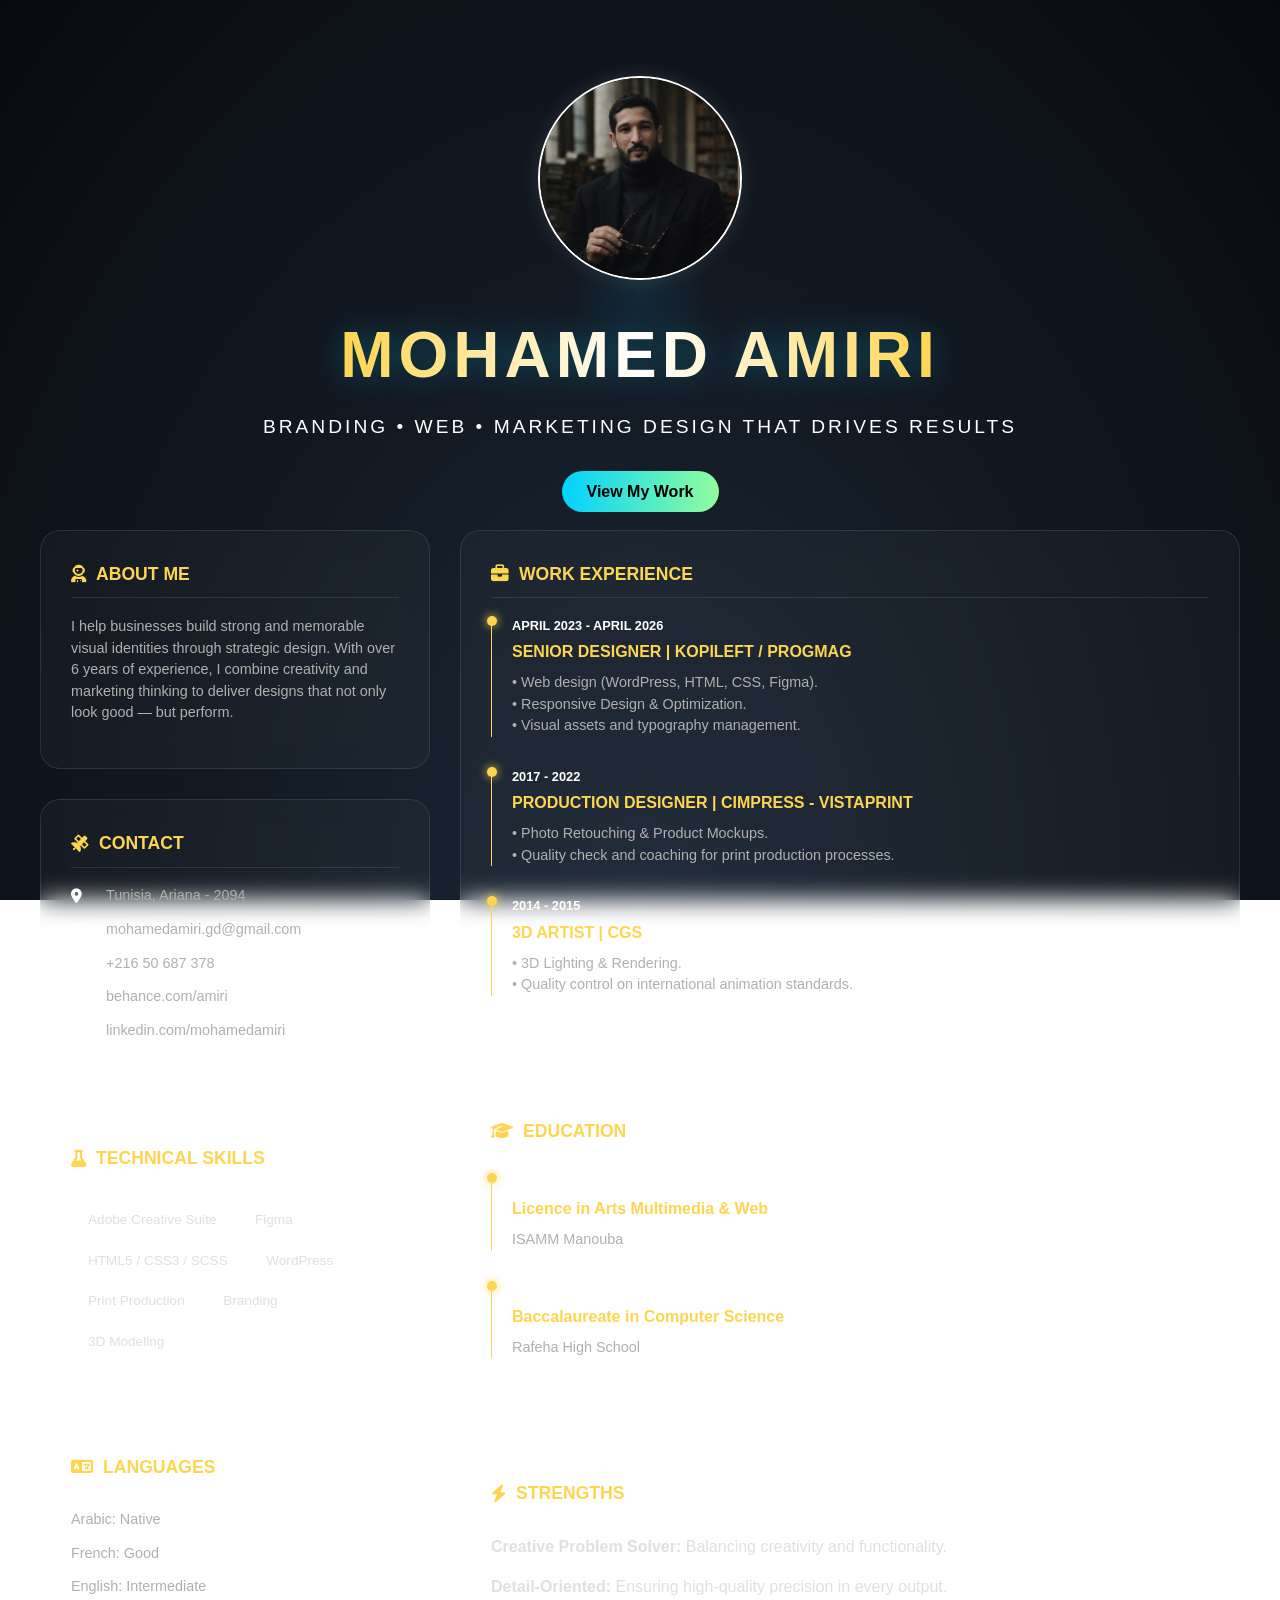
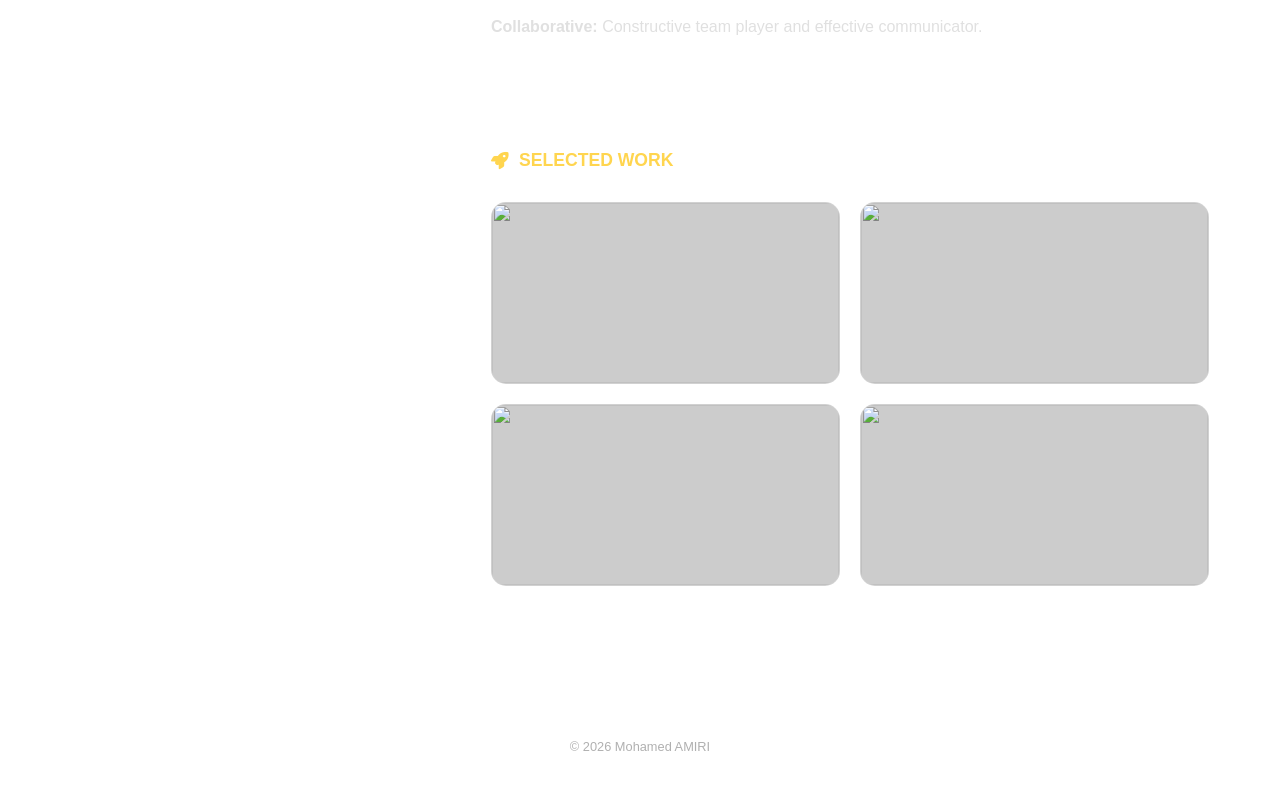
==== index.html @ 4d296792 "Add files via upload" ====
<!DOCTYPE html>
<html lang="en">
<head>
    <meta charset="UTF-8">
    <meta name="viewport" content="width=device-width, initial-scale=1.0">
    <title>Mohamed AMIRI | Senior Designer Portfolio</title>

    <link rel="stylesheet" href="https://cdnjs.cloudflare.com/ajax/libs/font-awesome/6.4.0/css/all.min.css">

    <!-- CSS -->
    <link rel="stylesheet" href="../css/style.css">
</head>

<body>

<div class="stars-container">
    <div class="stars"></div>
</div>

<header>
    <div class="profile-pic-container">
        <!-- ✅ FIXED -->
        <img src="../images/amiri.png" alt="Mohamed AMIRI">
    </div>

    <h1>MOHAMED AMIRI</h1>
    <p>Branding • Web • Marketing Design that drives results</p>

    <div style="margin-top: 20px;">
        <a href="#contact" style="
            padding: 12px 25px;
            border-radius: 30px;
            background: linear-gradient(to right, #00d2ff, #92fe9d);
            color: black;
            text-decoration: none;
            font-weight: bold;
        ">
            View My Work
        </a>
    </div>
</header>

<div class="container">

    <!-- SIDEBAR -->
    <aside>

        <div class="section">
            <h3><i class="fas fa-user-astronaut"></i> About Me</h3>
            <p style="font-size: 0.9rem; color: var(--text-dim);">
                I help businesses build strong and memorable visual identities through strategic design.
                With over 6 years of experience, I combine creativity and marketing thinking to deliver designs that not only look good — but perform.
            </p>
        </div>

        <div class="section">
            <h3><i class="fas fa-satellite"></i> Contact</h3>
            <div class="contact-item"><i class="fas fa-map-marker-alt"></i> Tunisia, Ariana - 2094</div>
            <div class="contact-item"><i class="fas fa-envelope"></i> mohamedamiri.gd@gmail.com</div>
            <div class="contact-item"><i class="fas fa-phone"></i> +216 50 687 378</div>
            <div class="contact-item"><i class="fab fa-behance"></i> behance.com/amiri</div>
            <div class="contact-item"><i class="fab fa-linkedin"></i> linkedin.com/mohamedamiri</div>
        </div>

        <div class="section">
            <h3><i class="fas fa-flask"></i> Technical Skills</h3>
            <div class="skill-tag">Adobe Creative Suite</div>
            <div class="skill-tag">Figma</div>
            <div class="skill-tag">HTML5 / CSS3 / SCSS</div>
            <div class="skill-tag">WordPress</div>
            <div class="skill-tag">Print Production</div>
            <div class="skill-tag">Branding</div>
            <div class="skill-tag">3D Modeling</div>
        </div>

        <div class="section">
            <h3><i class="fas fa-language"></i> Languages</h3>
            <div class="contact-item">Arabic: Native</div>
            <div class="contact-item">French: Good</div>
            <div class="contact-item">English: Intermediate</div>
        </div>

    </aside>

    <!-- MAIN -->
    <main>

        <div class="section">
            <h3><i class="fas fa-briefcase"></i> Work Experience</h3>

            <div class="exp-item">
                <div class="exp-date">APRIL 2023 - APRIL 2026</div>
                <div class="exp-company">SENIOR DESIGNER | KOPILEFT / PROGMAG</div>
                <div class="exp-desc">
                    • Web design (WordPress, HTML, CSS, Figma).<br>
                    • Responsive Design & Optimization.<br>
                    • Visual assets and typography management.
                </div>
            </div>

            <div class="exp-item">
                <div class="exp-date">2017 - 2022</div>
                <div class="exp-company">PRODUCTION DESIGNER | CIMPRESS - VISTAPRINT</div>
                <div class="exp-desc">
                    • Photo Retouching & Product Mockups.<br>
                    • Quality check and coaching for print production processes.
                </div>
            </div>

            <div class="exp-item">
                <div class="exp-date">2014 - 2015</div>
                <div class="exp-company">3D ARTIST | CGS</div>
                <div class="exp-desc">
                    • 3D Lighting & Rendering.<br>
                    • Quality control on international animation standards.
                </div>
            </div>
        </div>

        <div class="section">
            <h3><i class="fas fa-graduation-cap"></i> Education</h3>

            <div class="exp-item">
                <div class="exp-date">2010 - 2013</div>
                <div class="exp-company">Licence in Arts Multimedia & Web</div>
                <div class="exp-desc">ISAMM Manouba</div>
            </div>

            <div class="exp-item">
                <div class="exp-date">2009 - 2010</div>
                <div class="exp-company">Baccalaureate in Computer Science</div>
                <div class="exp-desc">Rafeha High School</div>
            </div>
        </div>

        <div class="section">
            <h3><i class="fas fa-bolt"></i> Strengths</h3>
            <p><strong>Creative Problem Solver:</strong> Balancing creativity and functionality.</p>
            <p><strong>Detail-Oriented:</strong> Ensuring high-quality precision in every output.</p>
            <p><strong>Collaborative:</strong> Constructive team player and effective communicator.</p>
        </div>

        <!-- PROJECTS -->
        <div class="section">
            <h3><i class="fas fa-rocket"></i> Selected Work</h3>

            <div class="gallery-grid">

                <a href="project1.html" class="project-card">
                    <img src="../images/project1.jpg" alt="">
                    <div class="project-info">
                        <h4>Brand Identity</h4>
                        <span>Logo • Branding • Social Media</span>
                    </div>
                </a>

                <a href="project2.html" class="project-card">
                    <img src="../images/project2.jpg" alt="">
                    <div class="project-info">
                        <h4>Website Design</h4>
                        <span>UI/UX • Figma • Responsive</span>
                    </div>
                </a>

                <a href="project3.html" class="project-card">
                    <img src="../images/project3.jpg" alt="">
                    <div class="project-info">
                        <h4>Marketing Campaign</h4>
                        <span>Ads • Visual Design</span>
                    </div>
                </a>

                <a href="project4.html" class="project-card">
                    <img src="../images/project4.jpg" alt="">
                    <div class="project-info">
                        <h4>Packaging Design</h4>
                        <span>Print • Mockups</span>
                    </div>
                </a>

            </div>
        </div>

    </main>
</div>

<footer style="text-align: center; padding: 40px; color: var(--text-dim); font-size: 0.8rem;">
    © 2026 Mohamed AMIRI
</footer>

</body>
</html>
---- css/style.css ----
:root {
            --primary: #FFD54F;   /* soft yellow */
            --secondary: #ffffff;
            --accent: #FFD54F;
            --space-bg: #ffffff;
            --glass: rgba(255, 255, 255, 0.03);
            --glass-border: rgba(255, 255, 255, 0.1);
            --text-main: #e0e0e0;
            --text-dim: #b0b0b0;
        }

        body {
            margin: 0;
            font-family: 'Inter', 'Segoe UI', sans-serif;
            background: var(--space-bg);
            color: var(--text-main);
            overflow-x: hidden;
            line-height: 1.5;
        }

        /* Arrière-plan étoiles animées */
        .stars-container {
            position: fixed;
            top: 0; left: 0; width: 100%; height: 100%;
            z-index: -1;
            background: radial-gradient(ellipse at bottom, #1B2735 0%, #090A0F 100%);
            overflow: hidden;
        }

        .stars {
            width: 200%; height: 200%;
            background: transparent url('https://s3-us-west-2.amazonaws.com/s.cdpn.io/123163/stars.png') repeat;
            animation: move-stars 150s linear infinite;
            opacity: 0.5;
        }

        @keyframes move-stars {
            from { transform: translate(0, 0); }
            to { transform: translate(-50%, -50%); }
        }

        /* Header Cyberpunk */
        header {
            height: 60vh;
            display: flex;
            flex-direction: column;
            justify-content: center;
            align-items: center;
            text-align: center;
            padding: 20px;
            background: radial-gradient(circle, rgba(0, 210, 255, 0.1) 0%, transparent 10%);
        }

        .profile-pic-container {
            position: relative;
            margin-bottom: 20px;
        }

        .profile-pic-container img {
            width: 200px; height: 200px;
            border-radius: 50%;
            border: 2px solid var(--secondary);
            box-shadow: 0 0 20px rgba(255, 255, 255, 0.11);
            transition: 0.5s;
        }

        header h1 {
            font-size: clamp(2rem, 6vw, 4rem);
            margin: 0;
            letter-spacing: 5px;
            background: linear-gradient(to right, var(--primary), var(--secondary), var(--accent));
            -webkit-background-clip: text;
            -webkit-text-fill-color: transparent;
            filter: drop-shadow(0 0 15px rgba(0,210,255,0.3));
        }

        header p {
            font-size: 1.2rem;
            color: var(--secondary);
            text-transform: uppercase;
            letter-spacing: 3px;
            margin-top: 10px;
        }

        /* Layout Grid */
        .container {
            max-width: 1200px;
            margin: -50px auto 50px;
            display: grid;
            grid-template-columns: 1fr 2fr;
            gap: 30px;
            padding: 0 20px;
        }

        .section {
            background: var(--glass);
            backdrop-filter: blur(12px);
            border: 1px solid var(--glass-border);
            border-radius: 20px;
            padding: 30px;
            margin-bottom: 30px;
            transition: 0.3s;
        }

        .section:hover {
            border-color: var(--primary);
            box-shadow: 0 0 30px rgba(0, 210, 255, 0.1);
            transform: translateY(-5px);
        }

        h3 {
            color: var(--primary);
            font-size: 1.1rem;
            text-transform: uppercase;
            border-bottom: 1px solid var(--glass-border);
            padding-bottom: 10px;
            margin-top: 0;
            display: flex;
            align-items: center;
            gap: 10px;
        }

        /* Contact & Sidebar */
        .contact-item {
            display: flex;
            align-items: center;
            gap: 15px;
            margin-bottom: 12px;
            font-size: 0.9rem;
            color: var(--text-dim);
        }

        .contact-item i { color: var(--secondary); width: 20px; }

        /* Skills Progress */
        .skill-tag {
            background: rgba(255,255,255,0.05);
            padding: 5px 12px;
            border-radius: 15px;
            display: inline-block;
            margin: 4px;
            font-size: 0.85rem;
            border: 1px solid var(--glass-border);
        }

        /* Experience Timeline */
        .exp-item {
            position: relative;
            padding-left: 20px;
            border-left: 1px solid var(--primary);
            margin-bottom: 30px;
        }

        .exp-item::before {
            content: "";
            position: absolute;
            left: -5px; top: 0;
            width: 10px; height: 10px;
            background: var(--accent);
            border-radius: 50%;
            box-shadow: 0 0 10px var(--accent);
        }

        .exp-date { color: var(--secondary); font-size: 0.8rem; font-weight: bold; }
        .exp-company { color: var(--primary); font-weight: bold; margin: 5px 0; }
        .exp-desc { font-size: 0.9rem; color: var(--text-dim); margin-top: 8px; }

        /* Responsive */
        @media (max-width: 900px) {
            .container { grid-template-columns: 1fr; margin-top: 20px; }
            header { height: auto; padding: 60px 20px; }
        }


        /* Galerie parfaitement alignée */
.gallery-grid {
    display: grid;
    grid-template-columns: repeat(2, 1fr); /* 2 colonnes pour rester dans la largeur */
    gap: 20px;
    margin-top: 10px;
}

.project-card {
    position: relative;
    border-radius: 15px;
    overflow: hidden;
    height: 180px; /* Hauteur fixe pour l'uniformité */
    border: 1px solid var(--glass-border);
    background: rgba(0,0,0,0.2);
}

.project-card img {
    width: 100%;
    height: 100%;
    object-fit: cover;
    transition: transform 0.5s ease;
}

.project-info {
    position: absolute;
    inset: 0;
    background: linear-gradient(to top, rgba(0, 210, 255, 0.9), transparent);
    display: flex;
    flex-direction: column;
    justify-content: flex-end;
    padding: 15px;
    opacity: 0;
    transition: opacity 0.3s ease;
}

.project-card:hover .project-info {
    opacity: 1;
}

.project-card:hover img {
    transform: scale(1.1);
}

.project-info h4 {
    margin: 0;
    font-size: 0.9rem;
    color: #fff;
    text-transform: uppercase;
    letter-spacing: 1px;
}

.project-info span {
    font-size: 0.7rem;
    color: #fff;
    opacity: 0.8;
}

/* Responsive Galerie */
@media (max-width: 600px) {
    .gallery-grid {
        grid-template-columns: 1fr;
    }
}


.project-card {
    display: block;
    text-decoration: none;
    color: inherit;
    cursor: pointer;
}
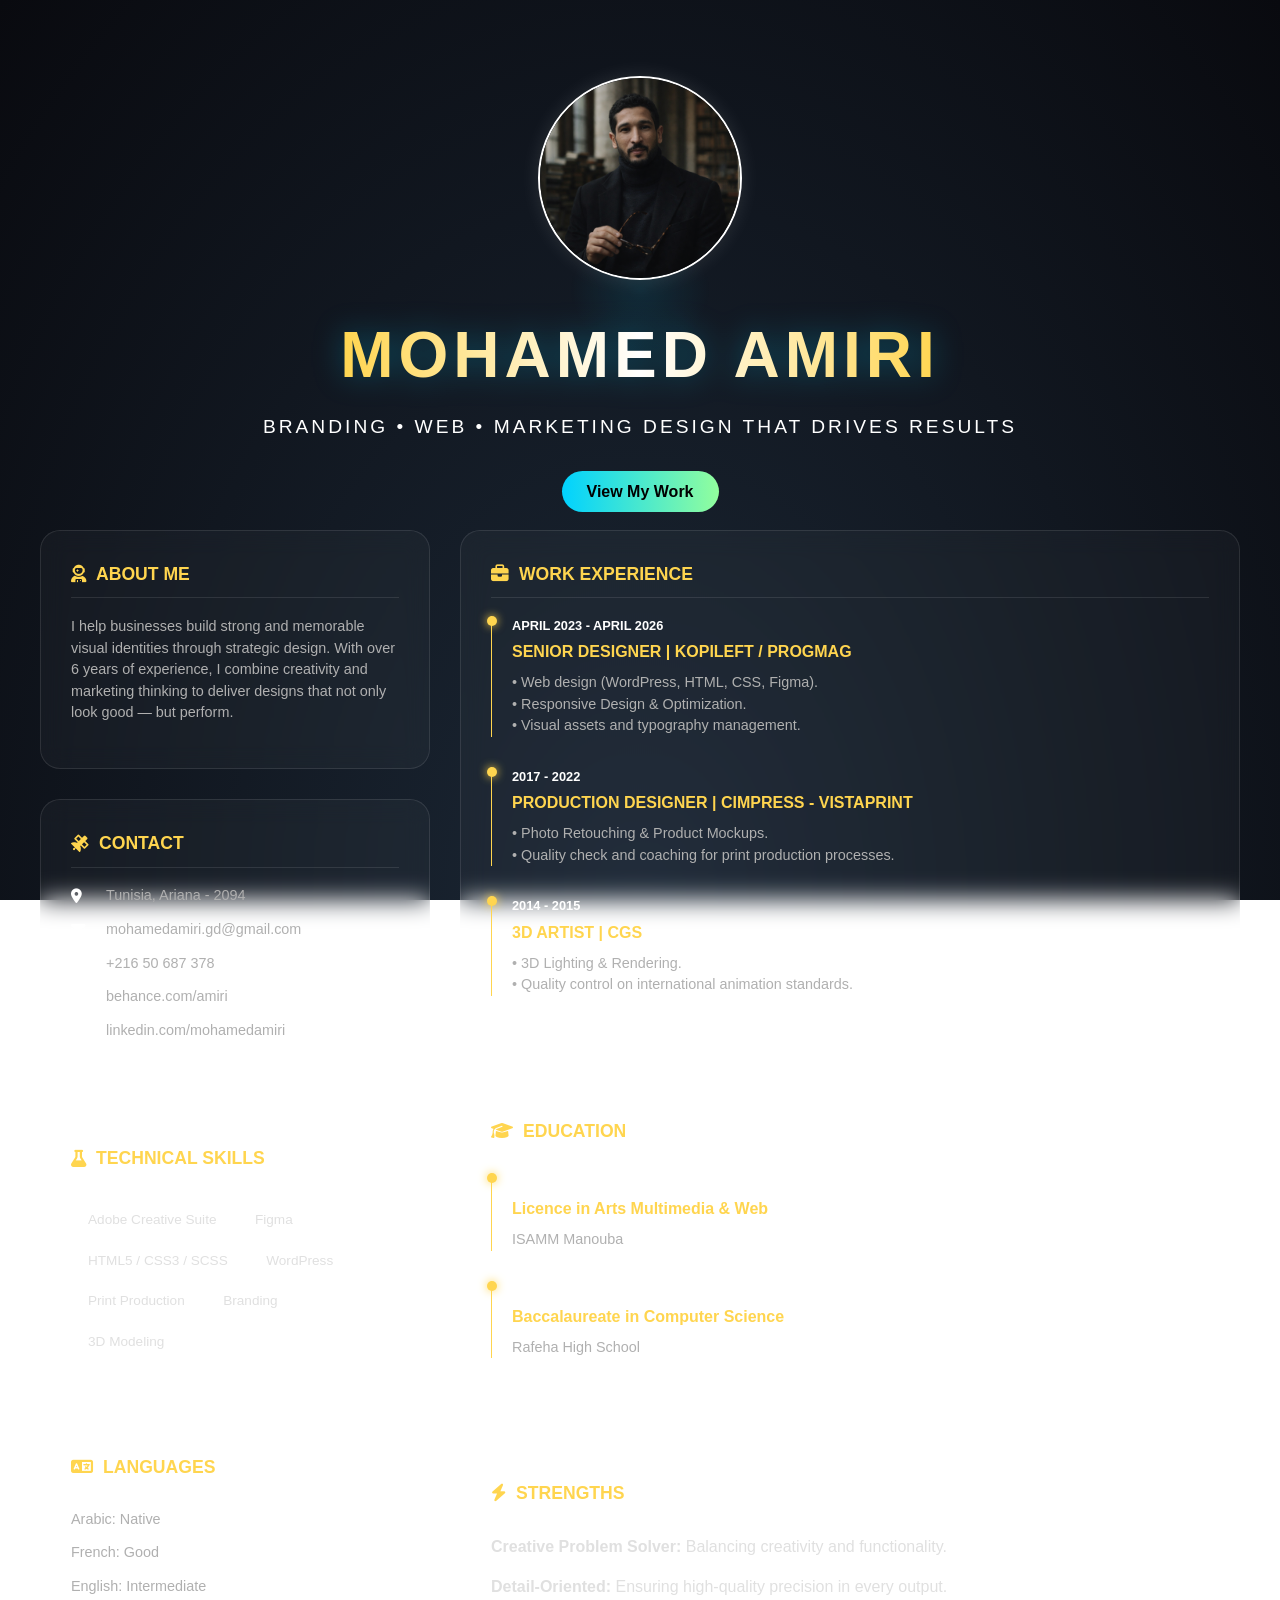
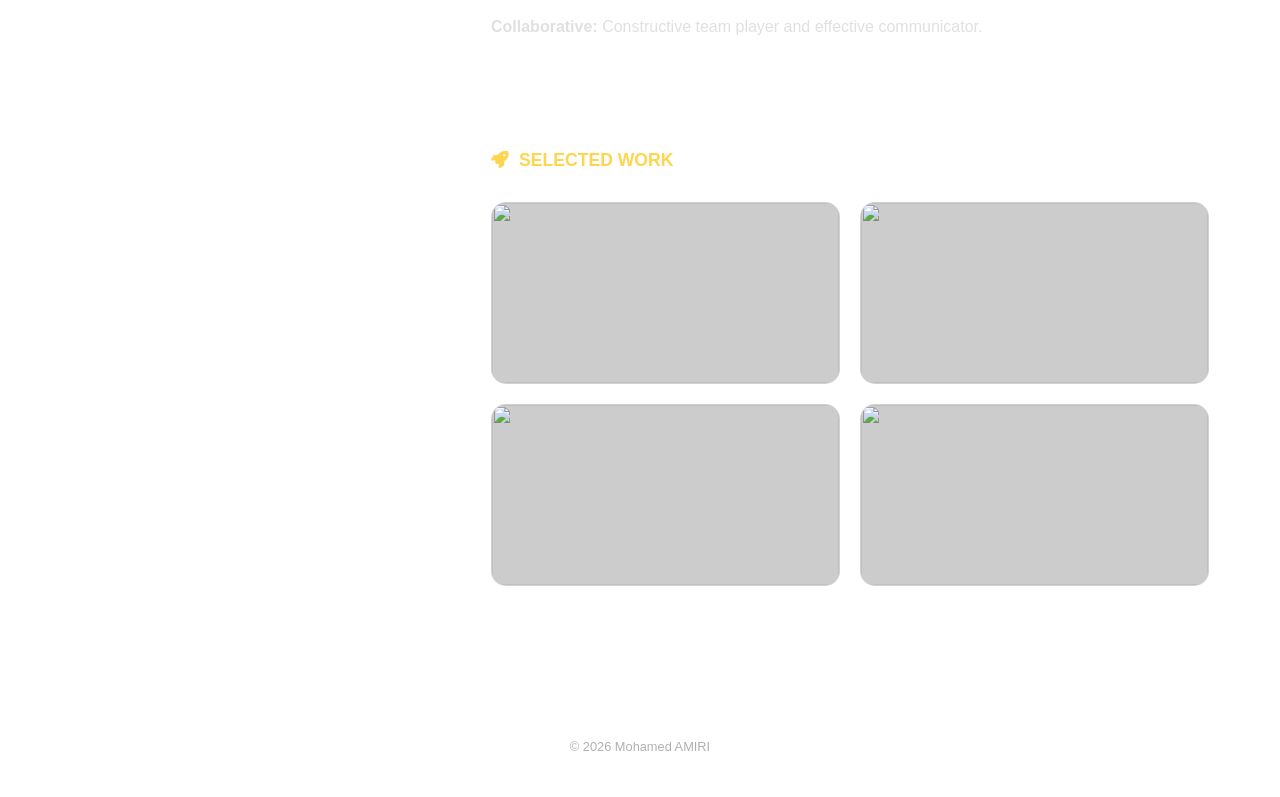
==== commit e1d7a49a: "Update index.html" ====
--- a/index.html
+++ b/index.html
@@ -8,7 +8,7 @@
     <link rel="stylesheet" href="https://cdnjs.cloudflare.com/ajax/libs/font-awesome/6.4.0/css/all.min.css">
 
     <!-- CSS -->
-    <link rel="stylesheet" href="../css/style.css">
+    <link rel="stylesheet" href="css/style.css">
 </head>
 
 <body>
@@ -189,4 +189,4 @@
 </footer>
 
 </body>
-</html>+</html>
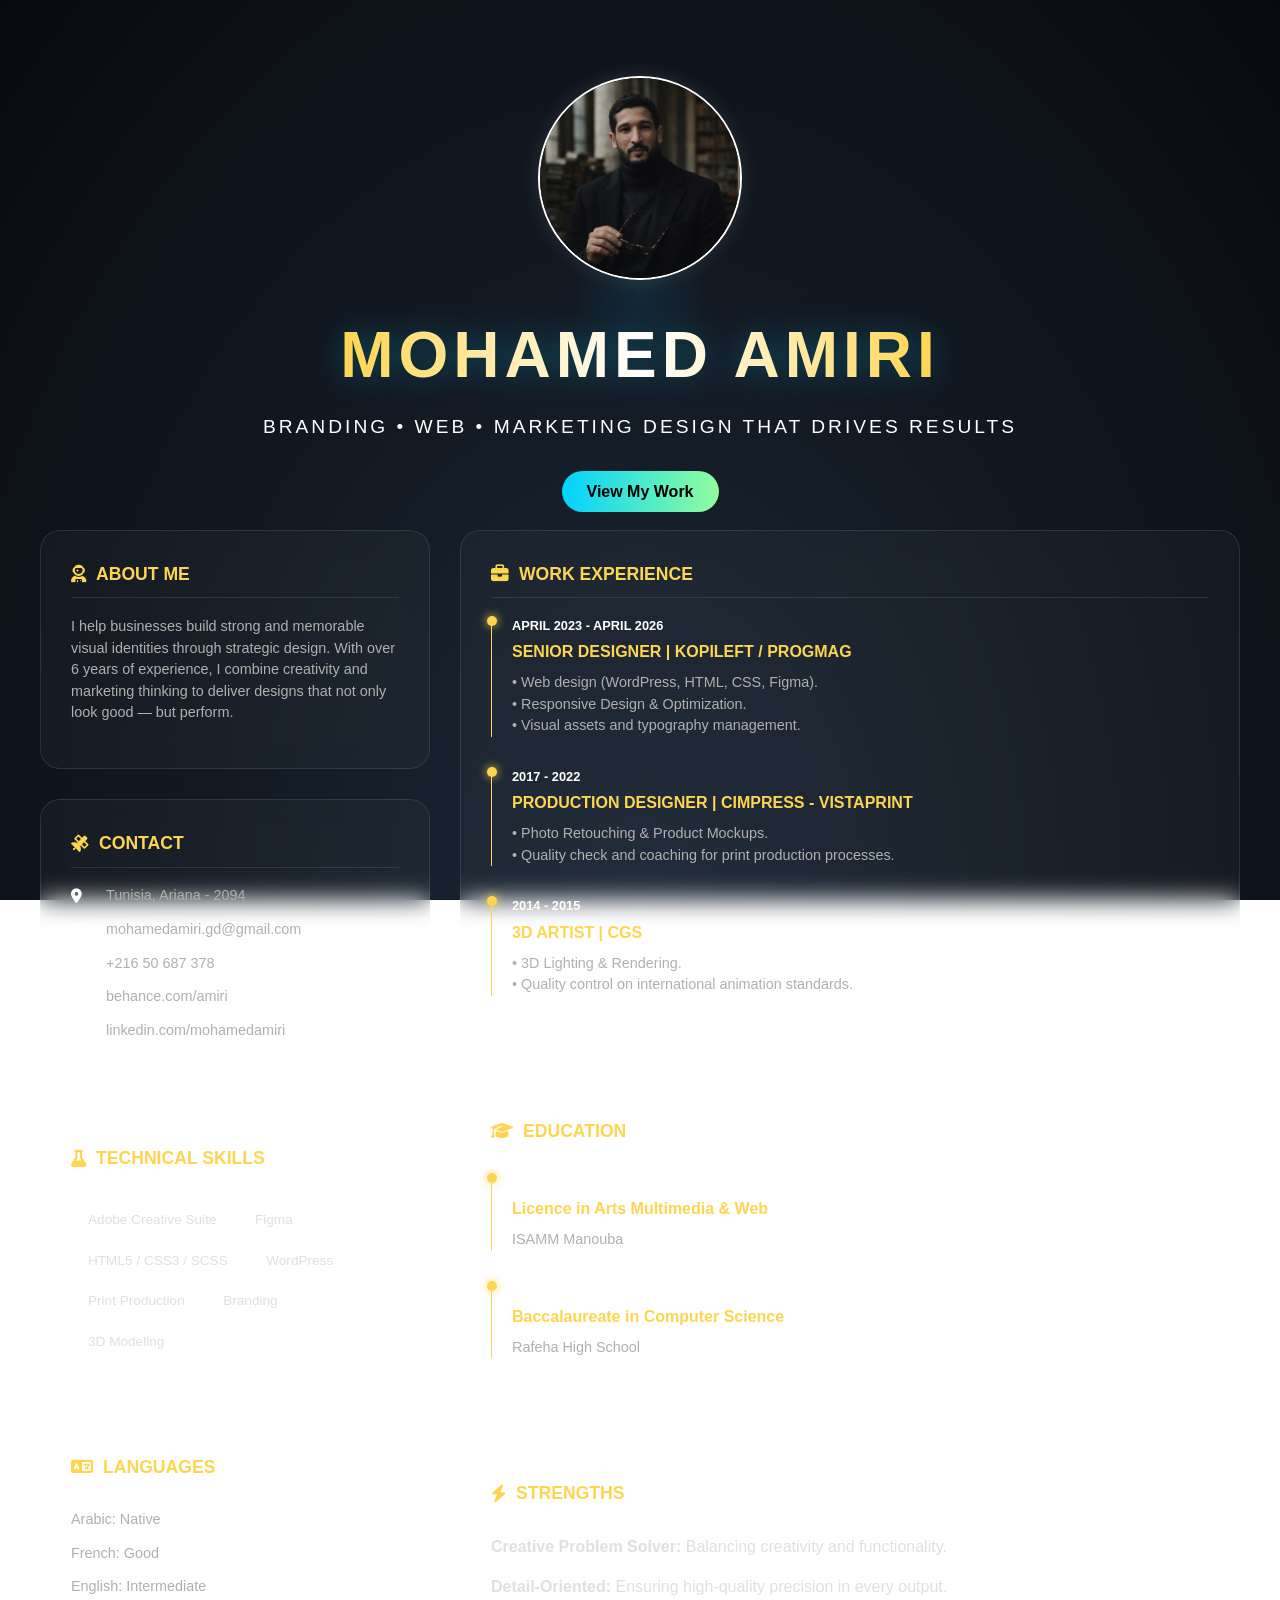
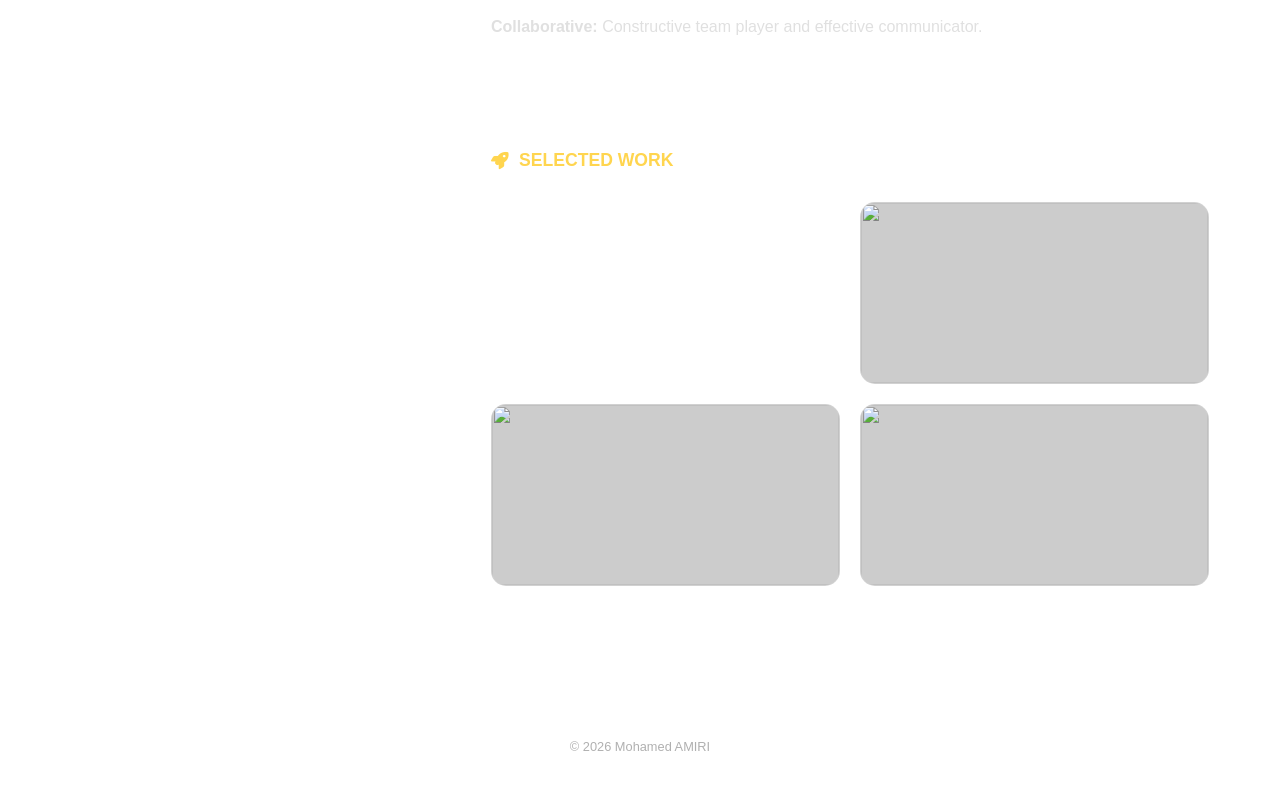
==== commit 9b9d7011: "Update index.html" ====
--- a/index.html
+++ b/index.html
@@ -20,7 +20,7 @@
 <header>
     <div class="profile-pic-container">
         <!-- ✅ FIXED -->
-        <img src="../images/amiri.png" alt="Mohamed AMIRI">
+        <img src="images/amiri.png" alt="Mohamed AMIRI">
     </div>
 
     <h1>MOHAMED AMIRI</h1>
@@ -146,7 +146,7 @@
 
             <div class="gallery-grid">
 
-                <a href="project1.html" class="project-card">
+                <a href="projects/project1.html class="project-card">
                     <img src="../images/project1.jpg" alt="">
                     <div class="project-info">
                         <h4>Brand Identity</h4>
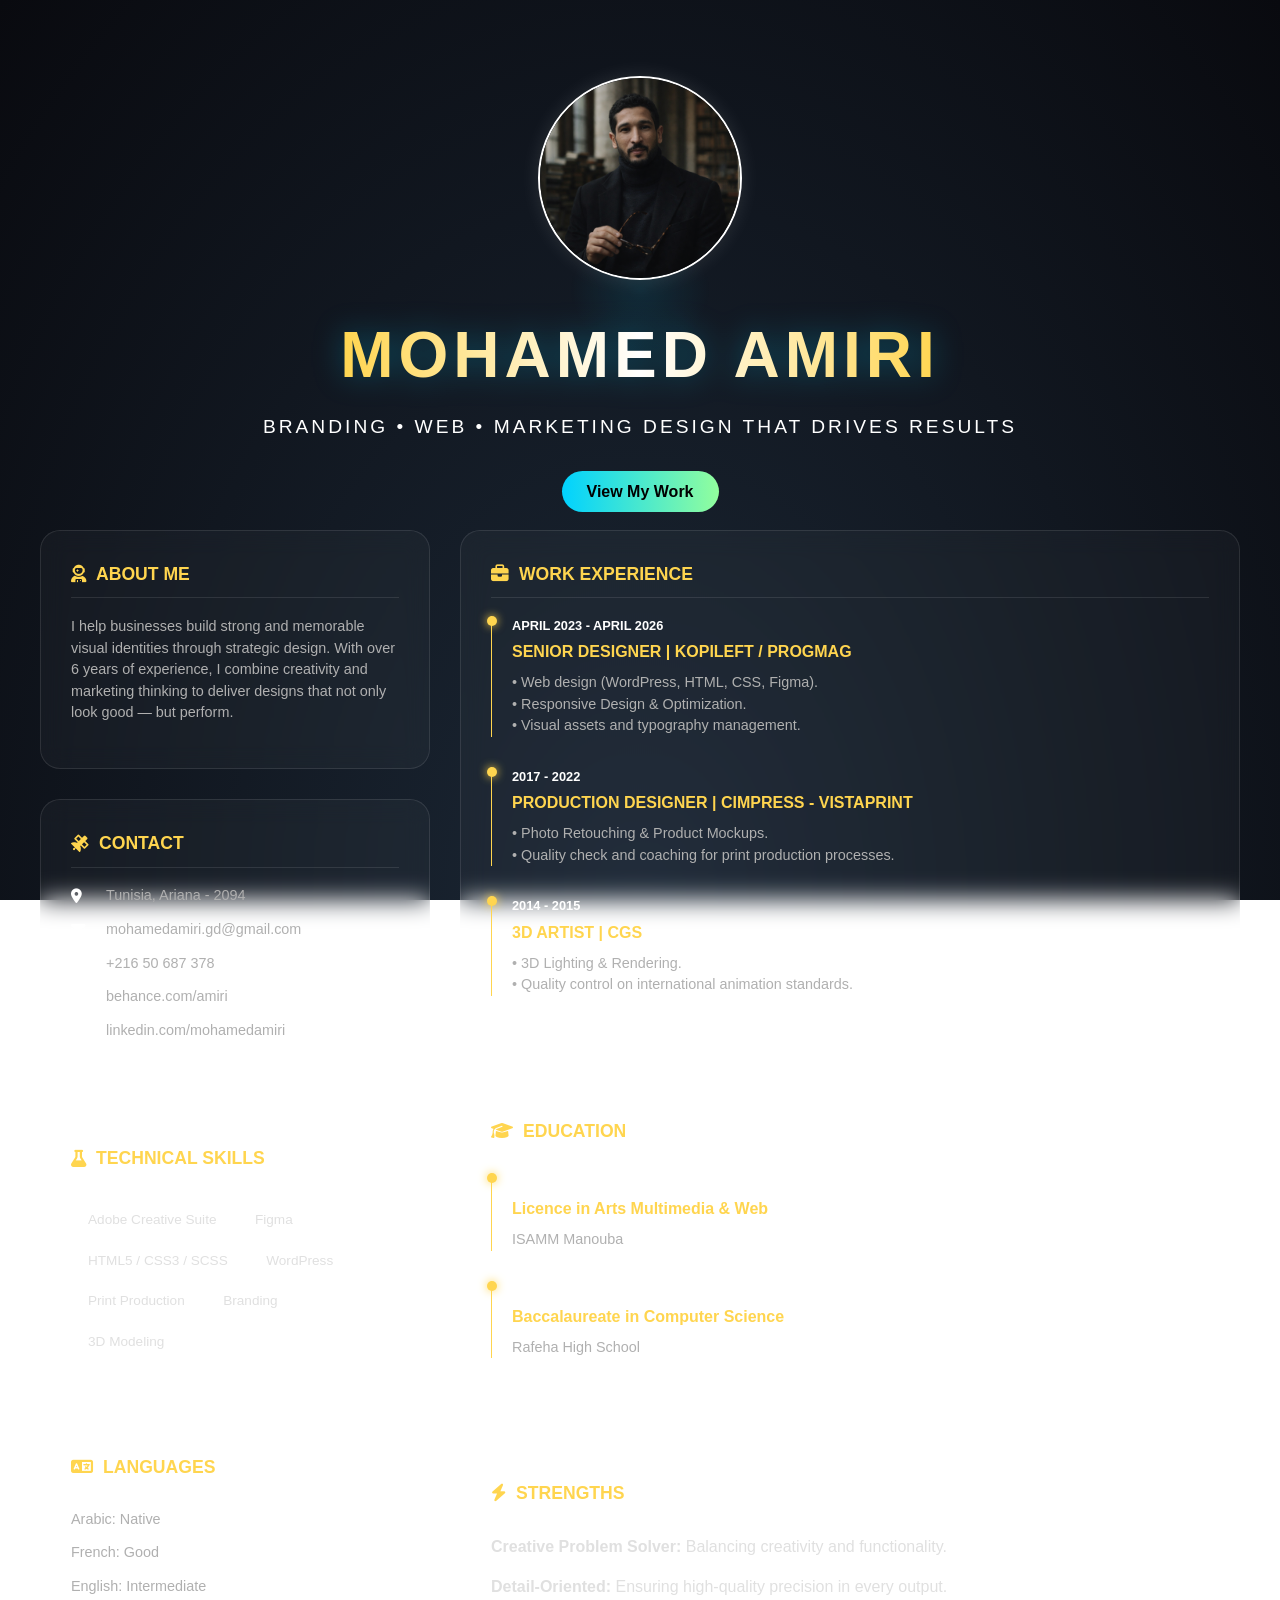
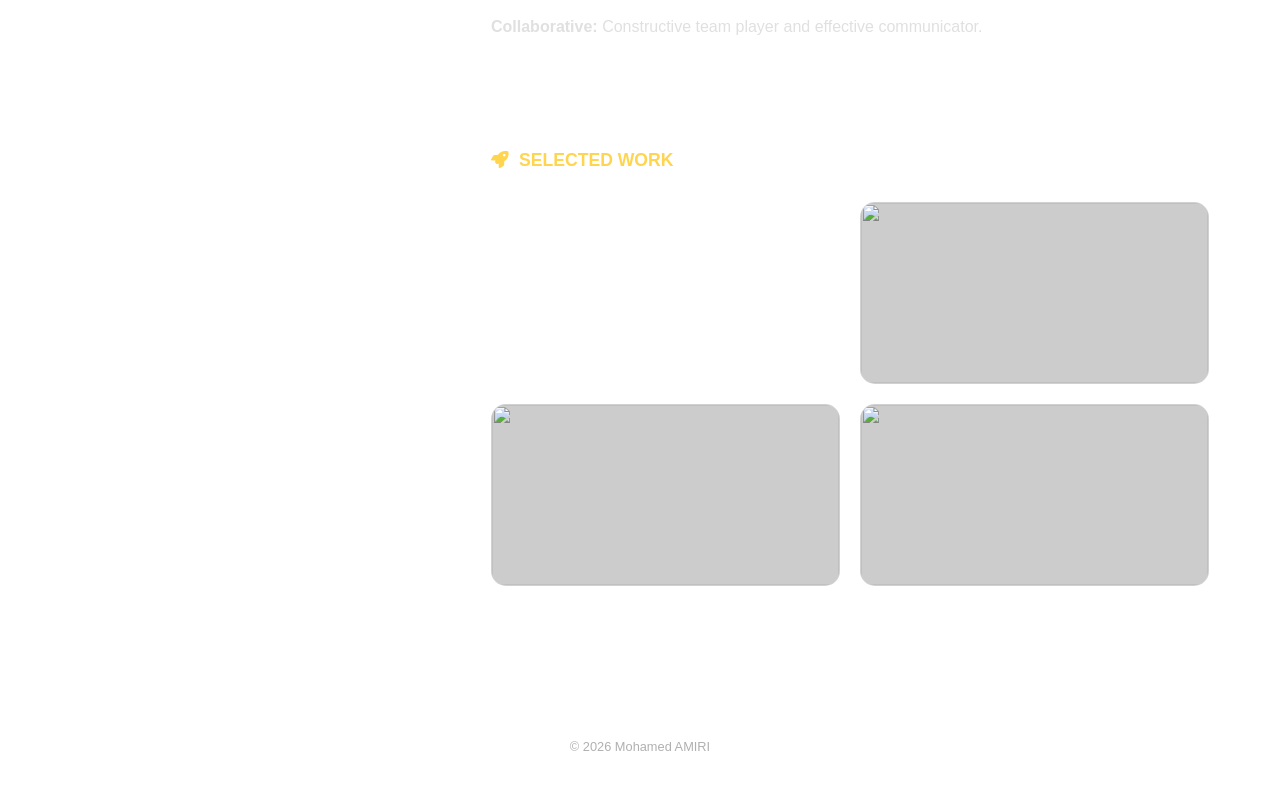
==== commit af457ed8: "Update index.html" ====
--- a/index.html
+++ b/index.html
@@ -146,7 +146,7 @@
 
             <div class="gallery-grid">
 
-                <a href="projects/project1.html class="project-card">
+                <a href="projects/project1.html">
                     <img src="../images/project1.jpg" alt="">
                     <div class="project-info">
                         <h4>Brand Identity</h4>
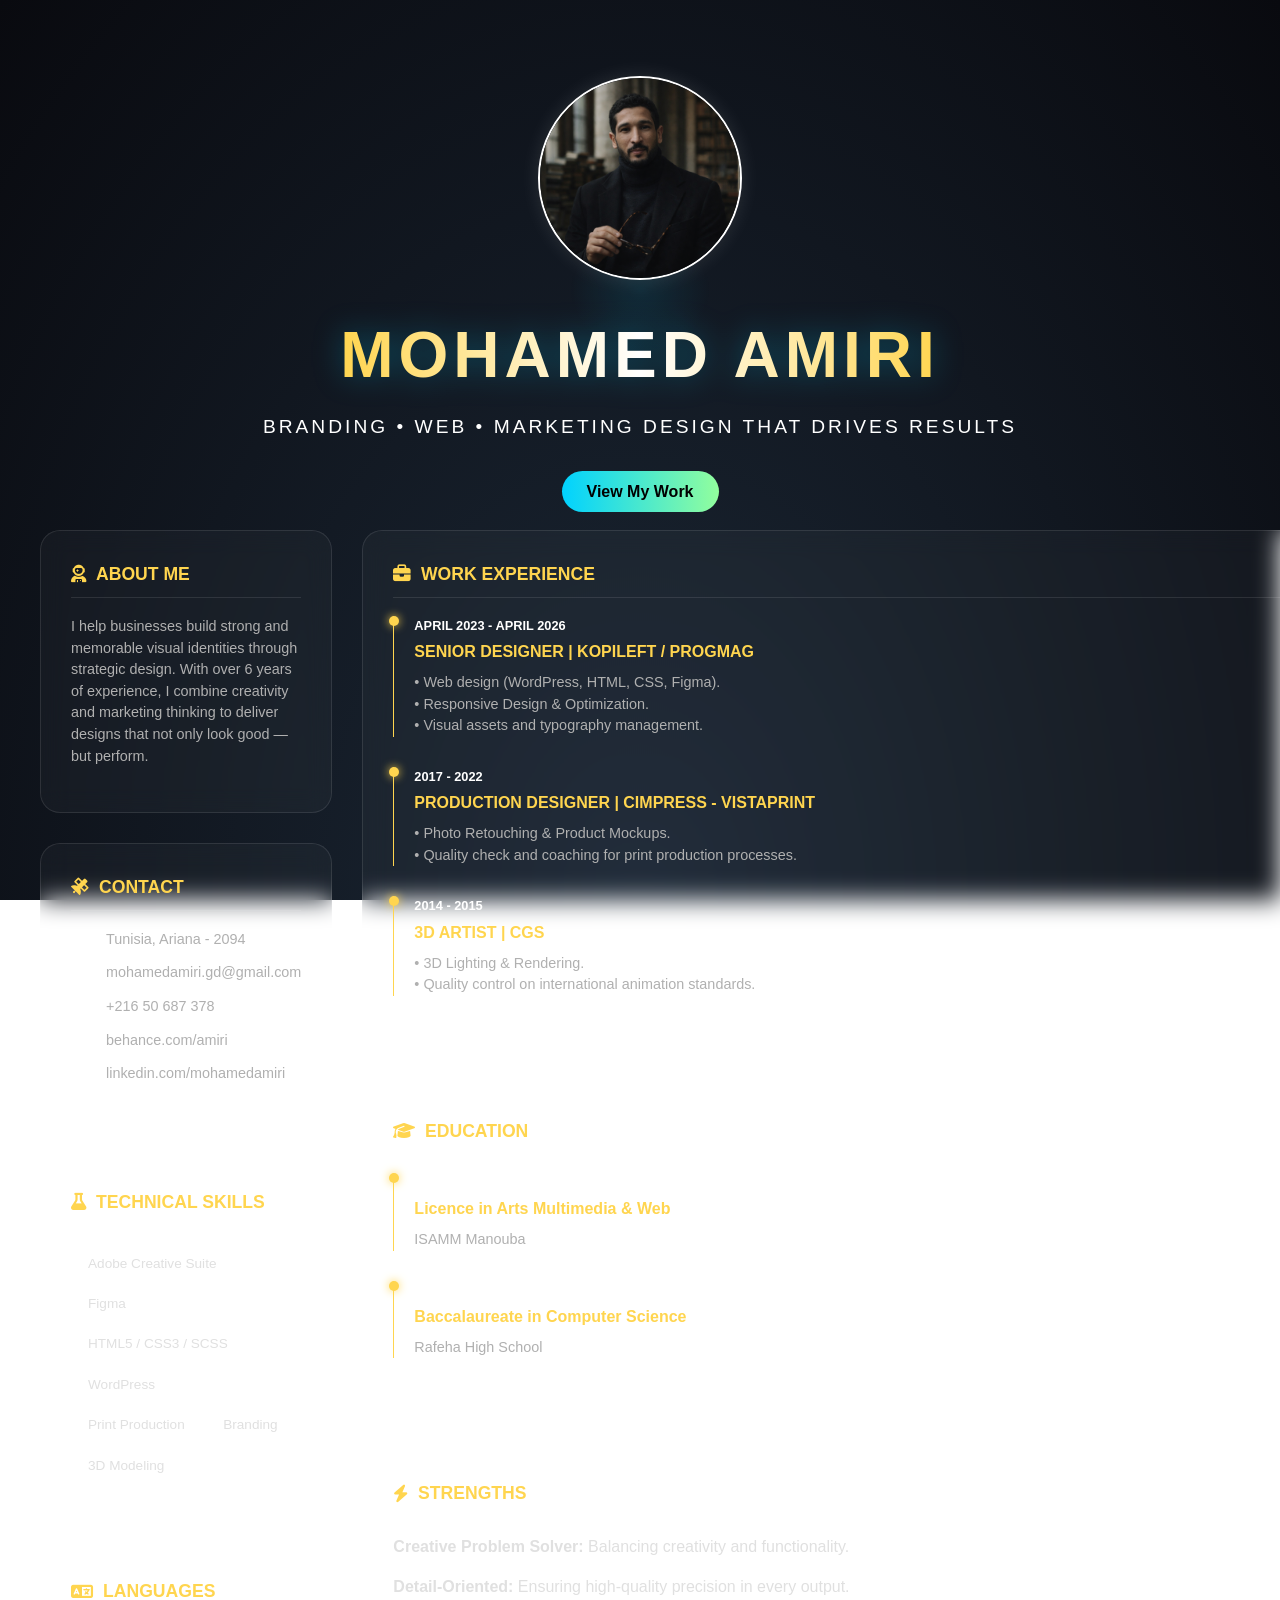
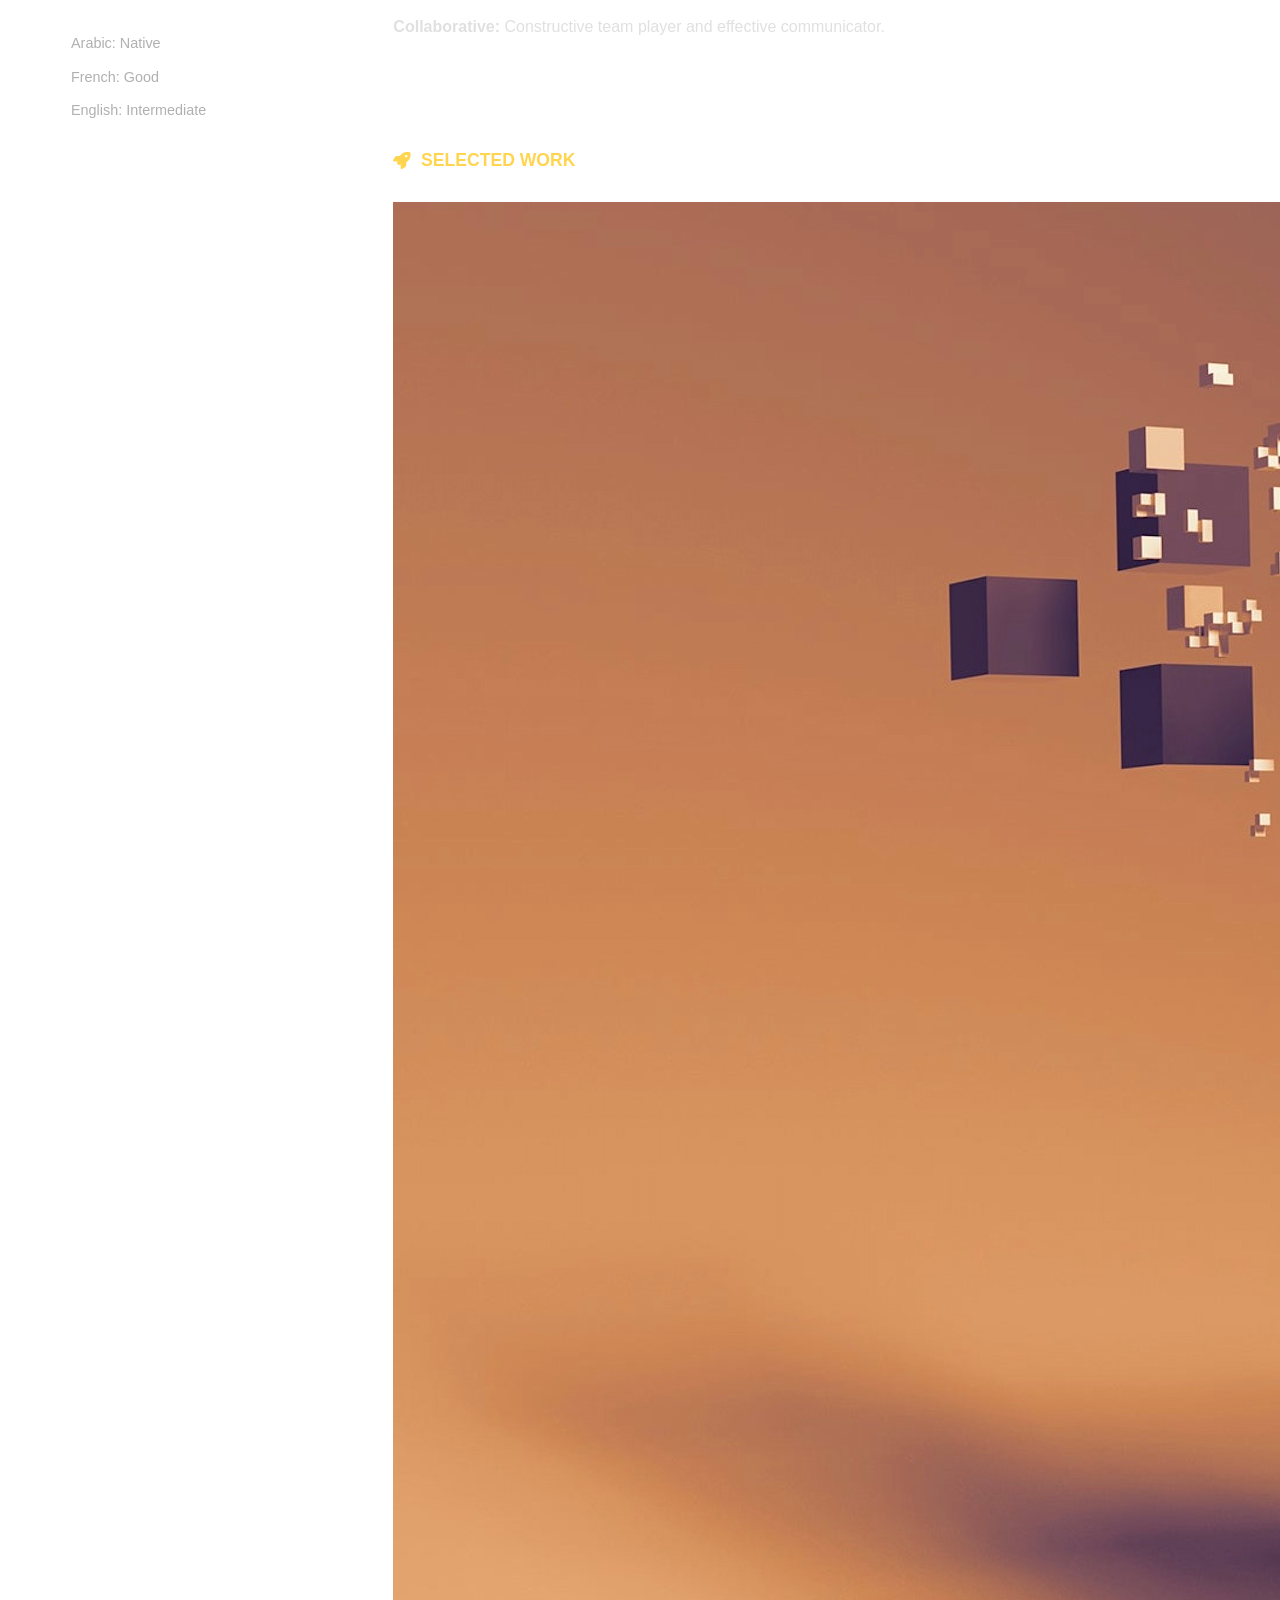
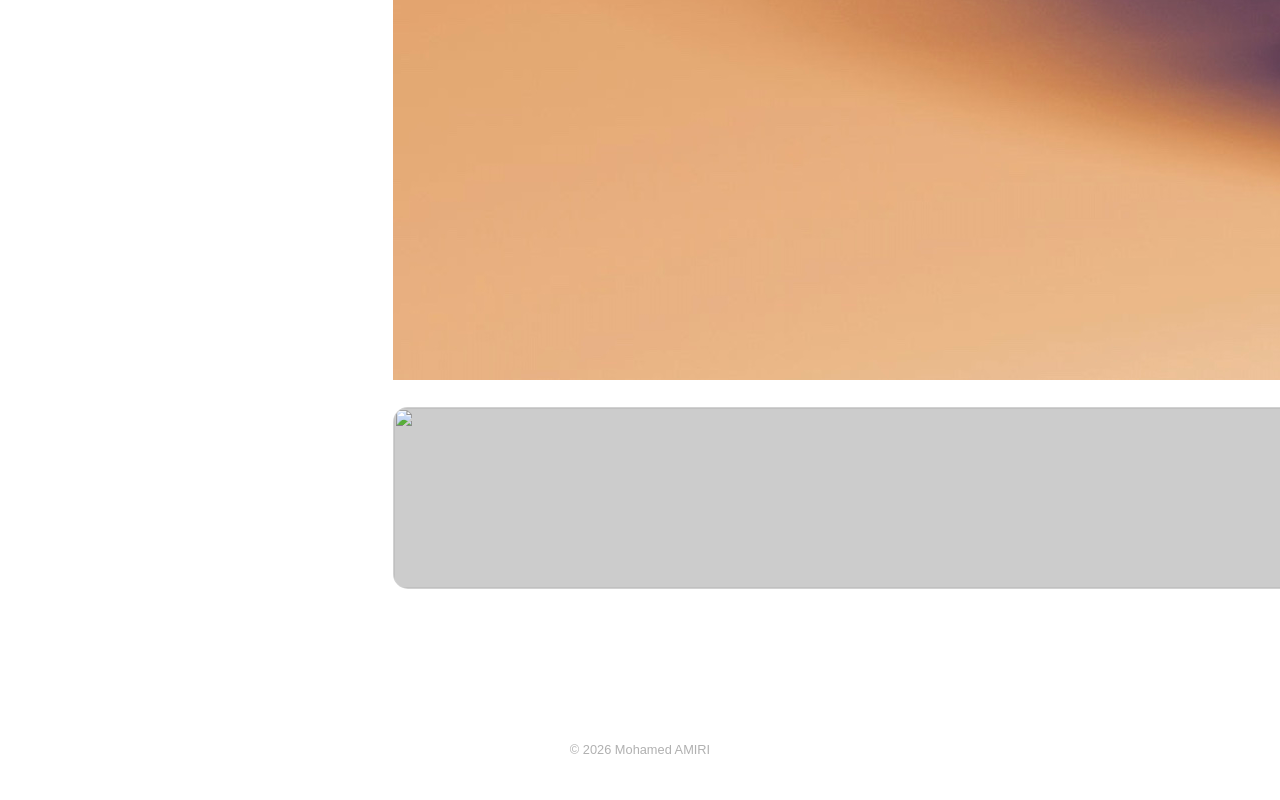
==== commit a04a9b3f: "Update index.html" ====
--- a/index.html
+++ b/index.html
@@ -146,7 +146,7 @@
 
             <div class="gallery-grid">
 
-                <a href="projects/project1.html">
+                <a href="projects/project1.html class="project-card">
                     <img src="../images/project1.jpg" alt="">
                     <div class="project-info">
                         <h4>Brand Identity</h4>
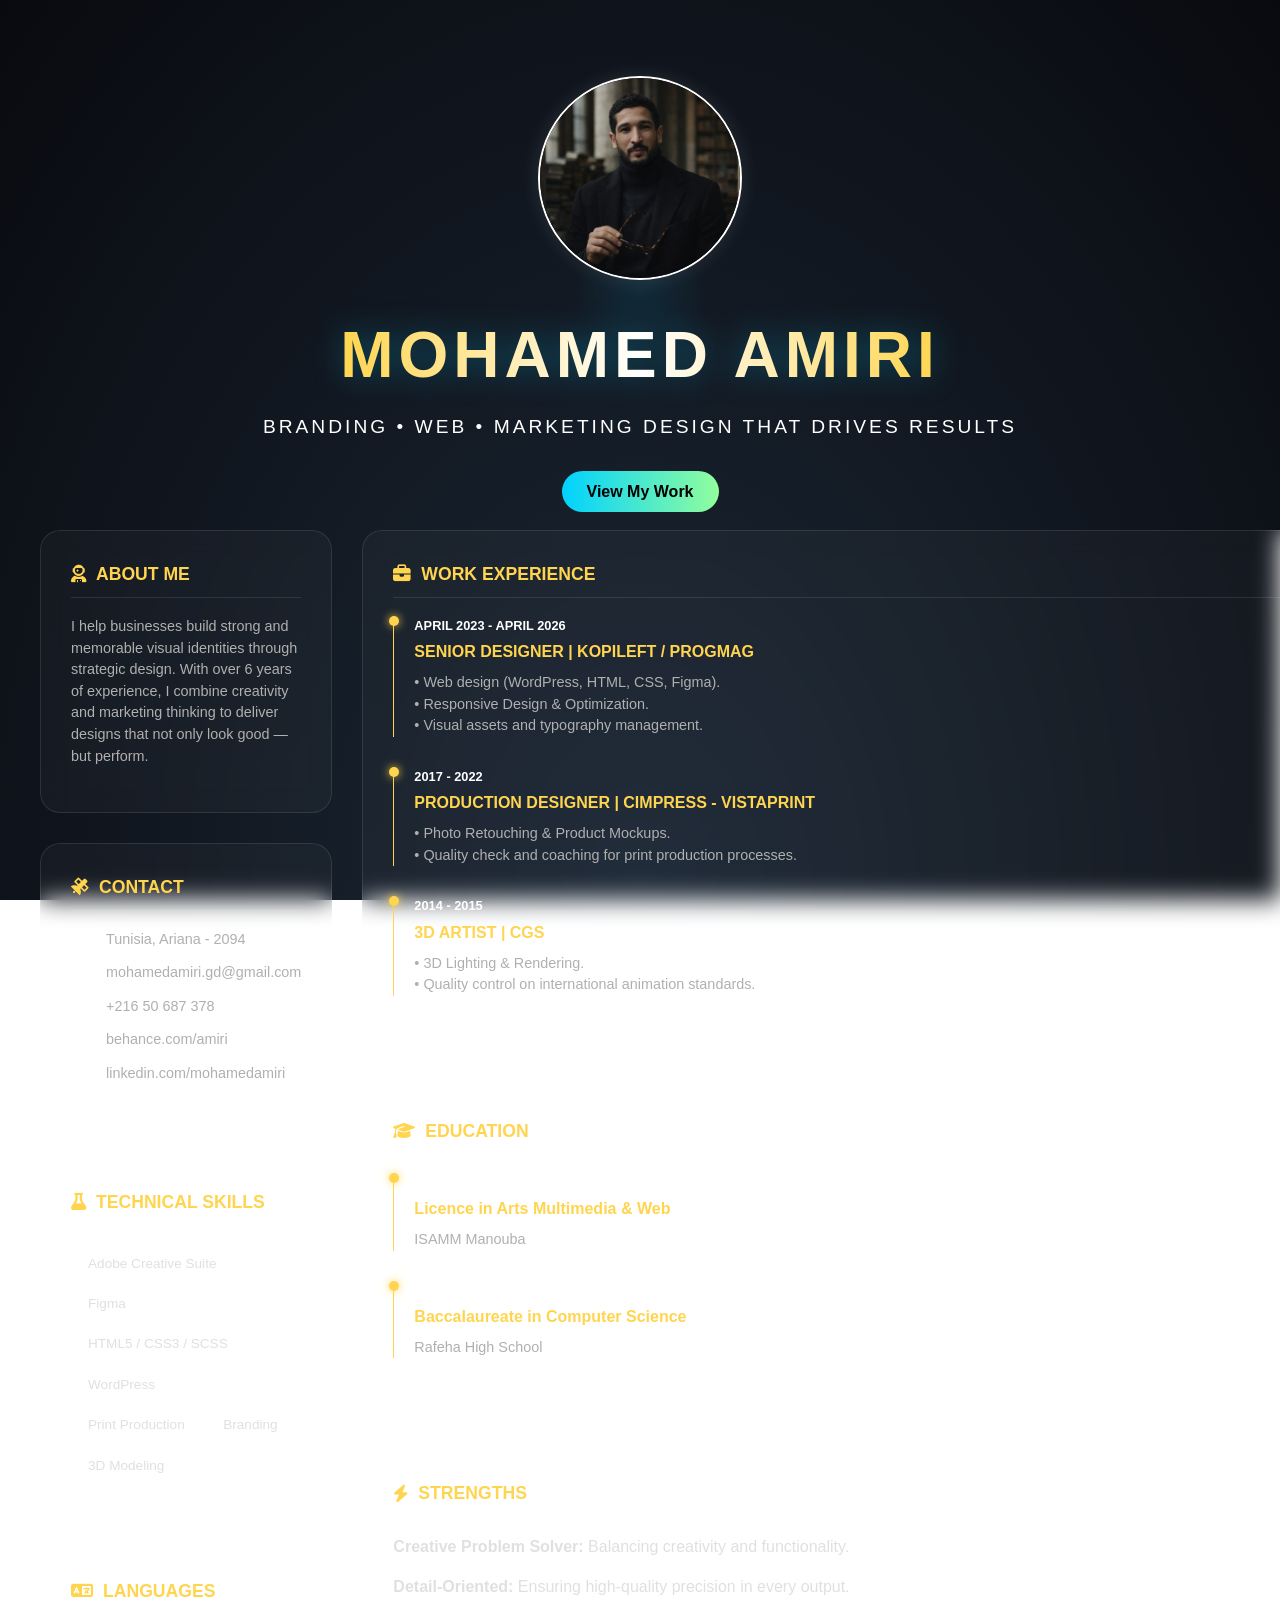
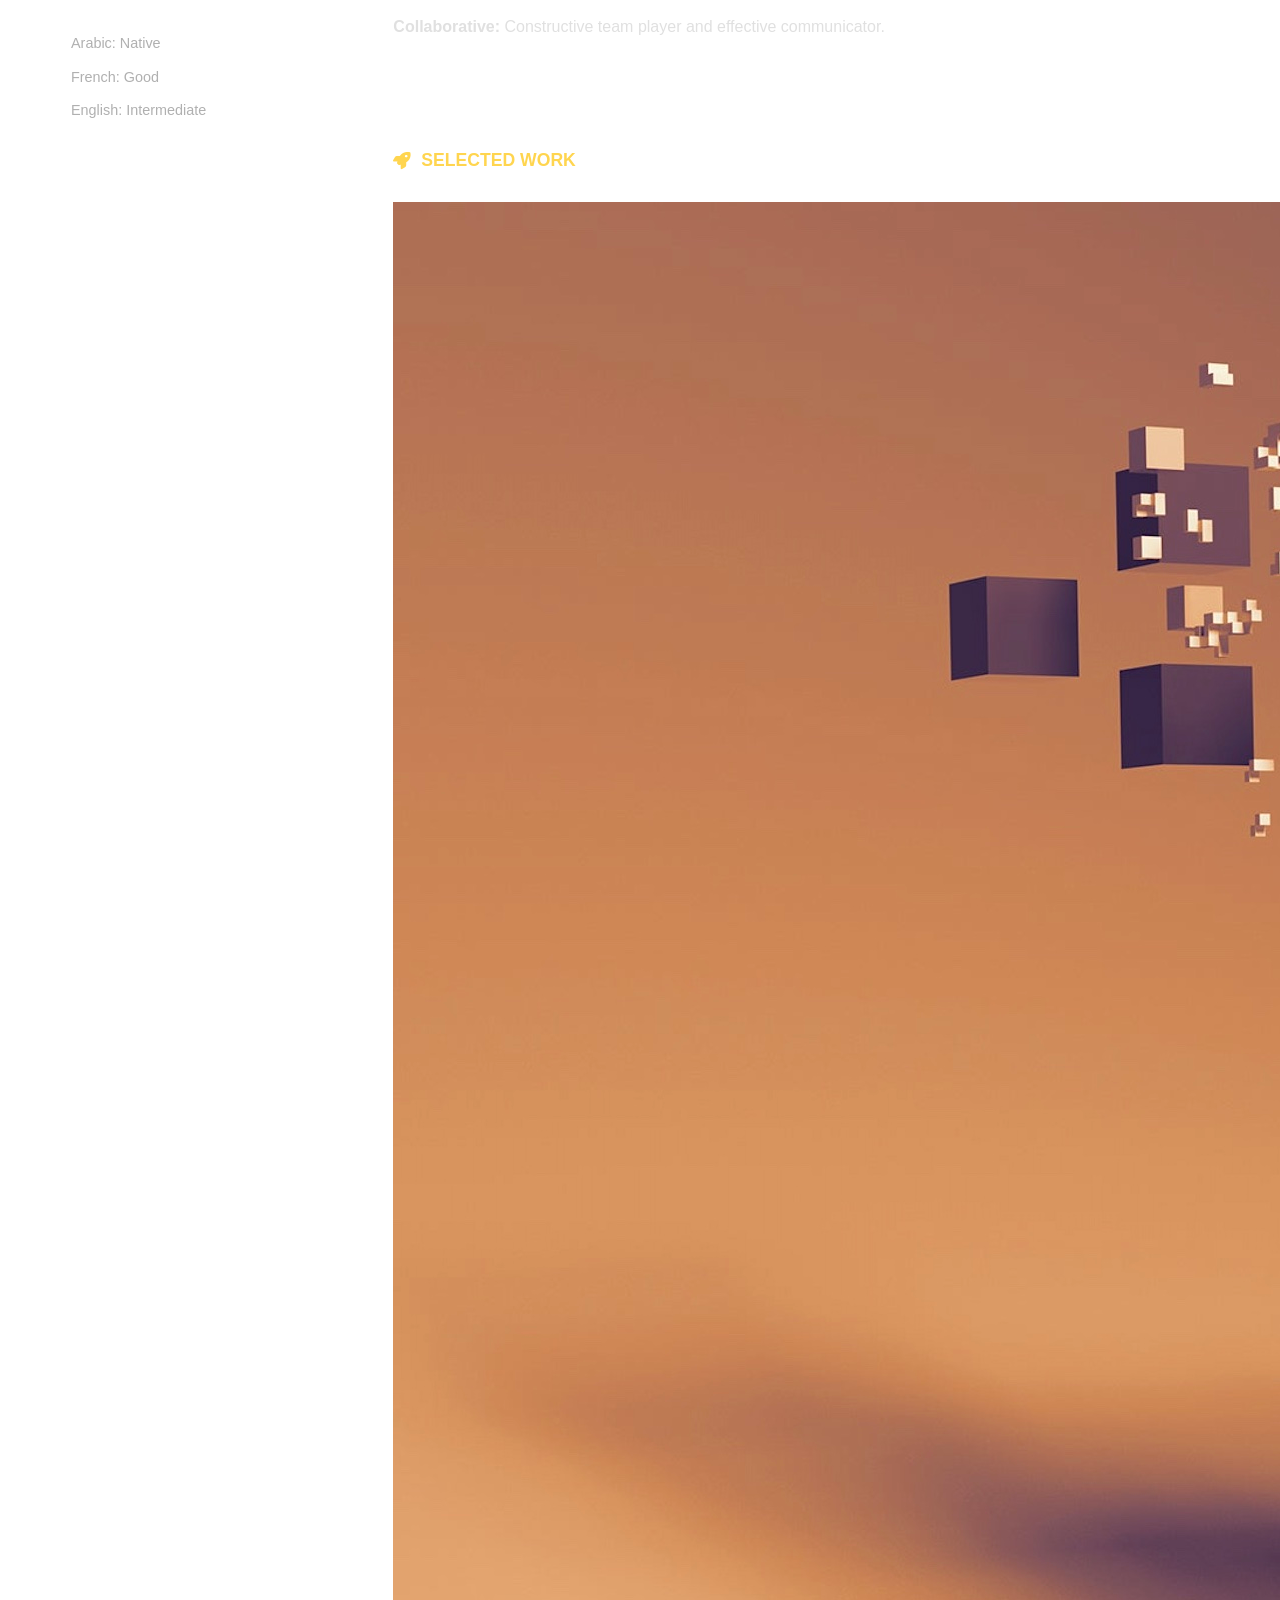
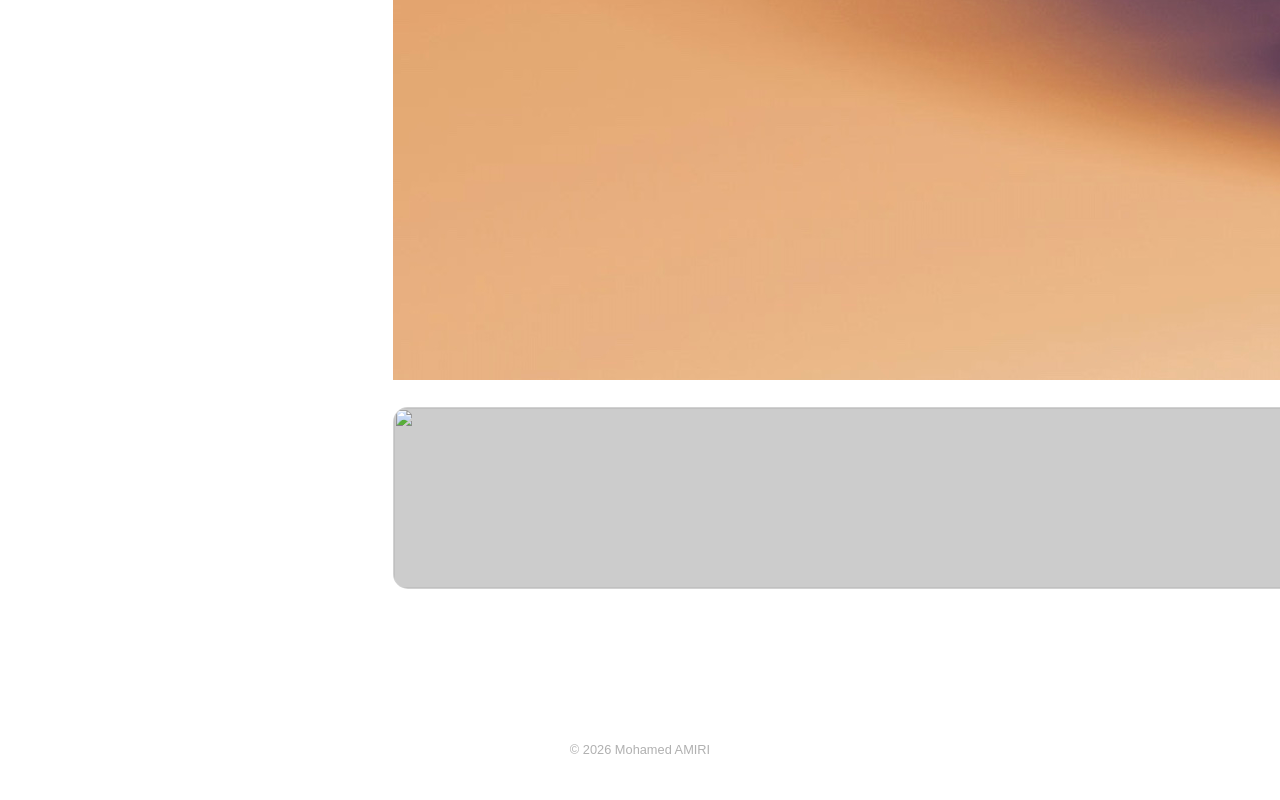
==== commit 846c3790: "Update index.html" ====
--- a/index.html
+++ b/index.html
@@ -147,7 +147,7 @@
             <div class="gallery-grid">
 
                 <a href="projects/project1.html class="project-card">
-                    <img src="../images/project1.jpg" alt="">
+                    <img src="images/project1.jpg" alt="Brand Identity">
                     <div class="project-info">
                         <h4>Brand Identity</h4>
                         <span>Logo • Branding • Social Media</span>
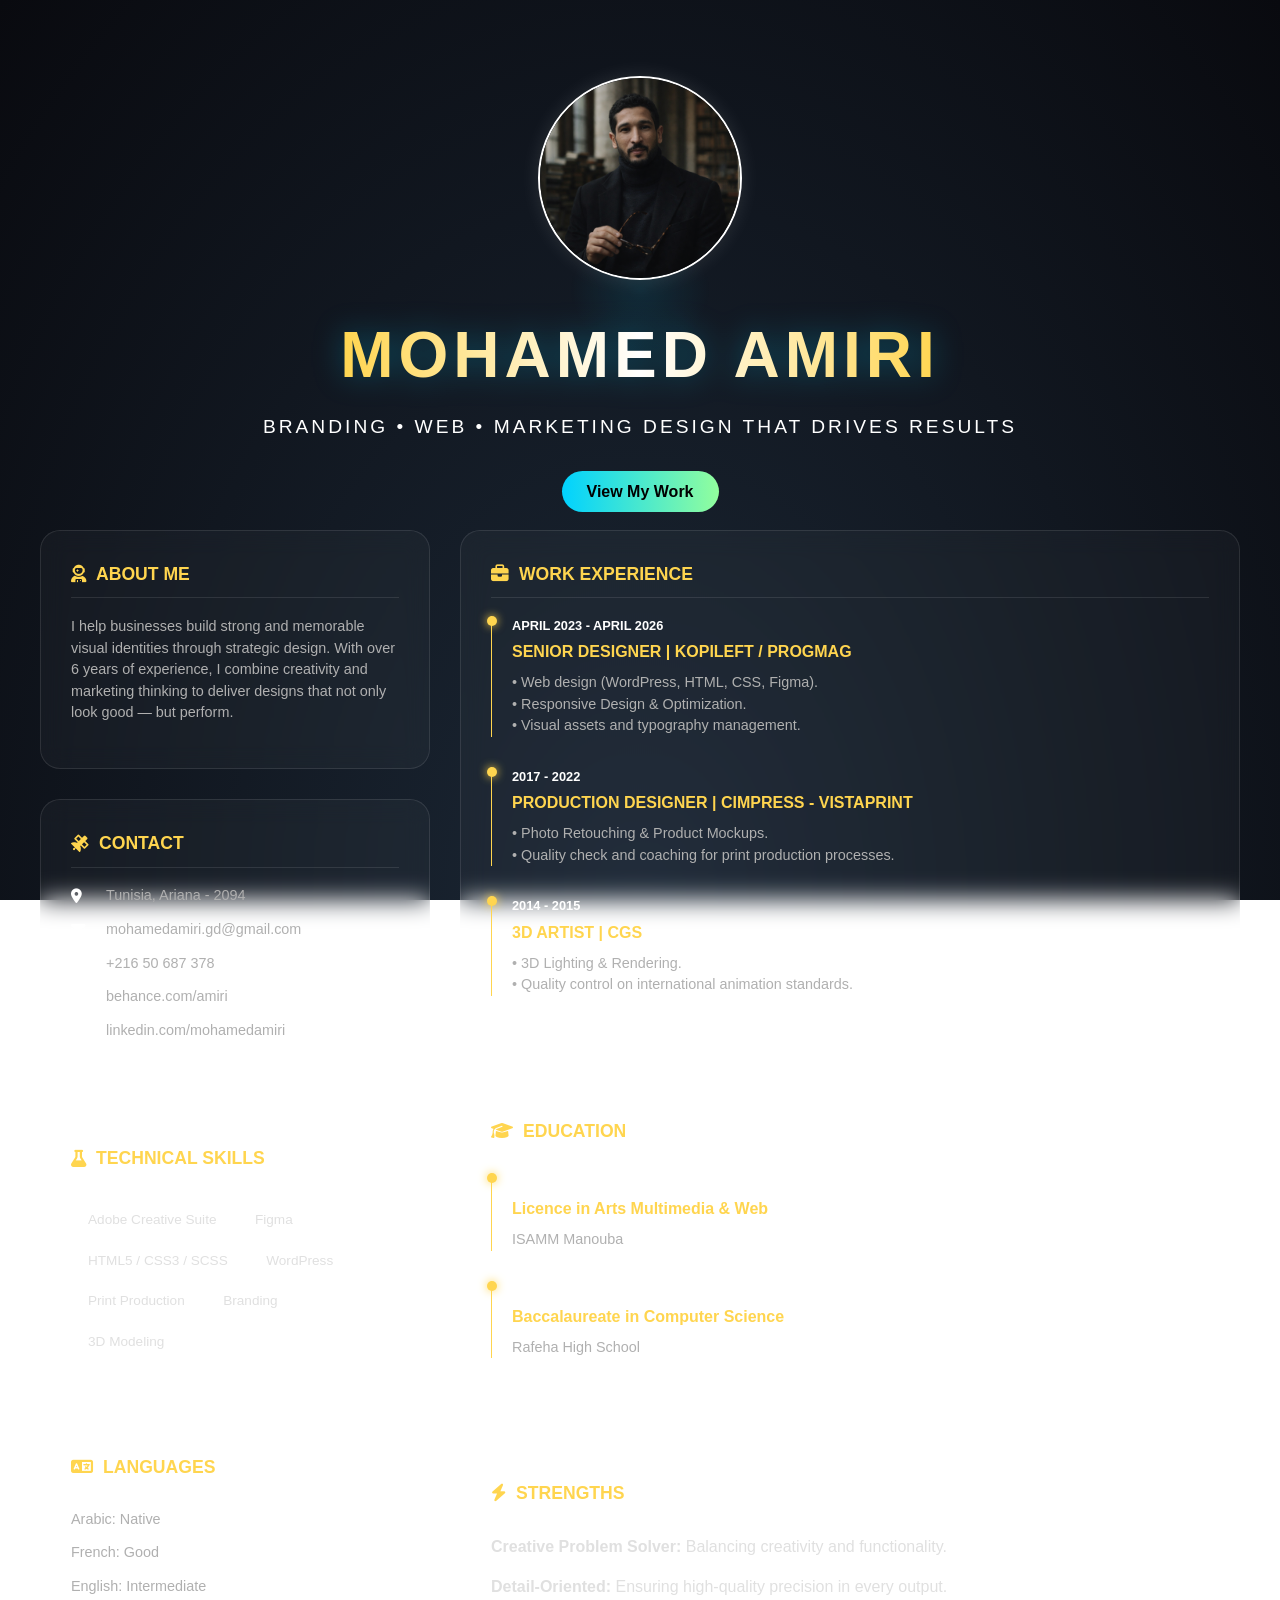
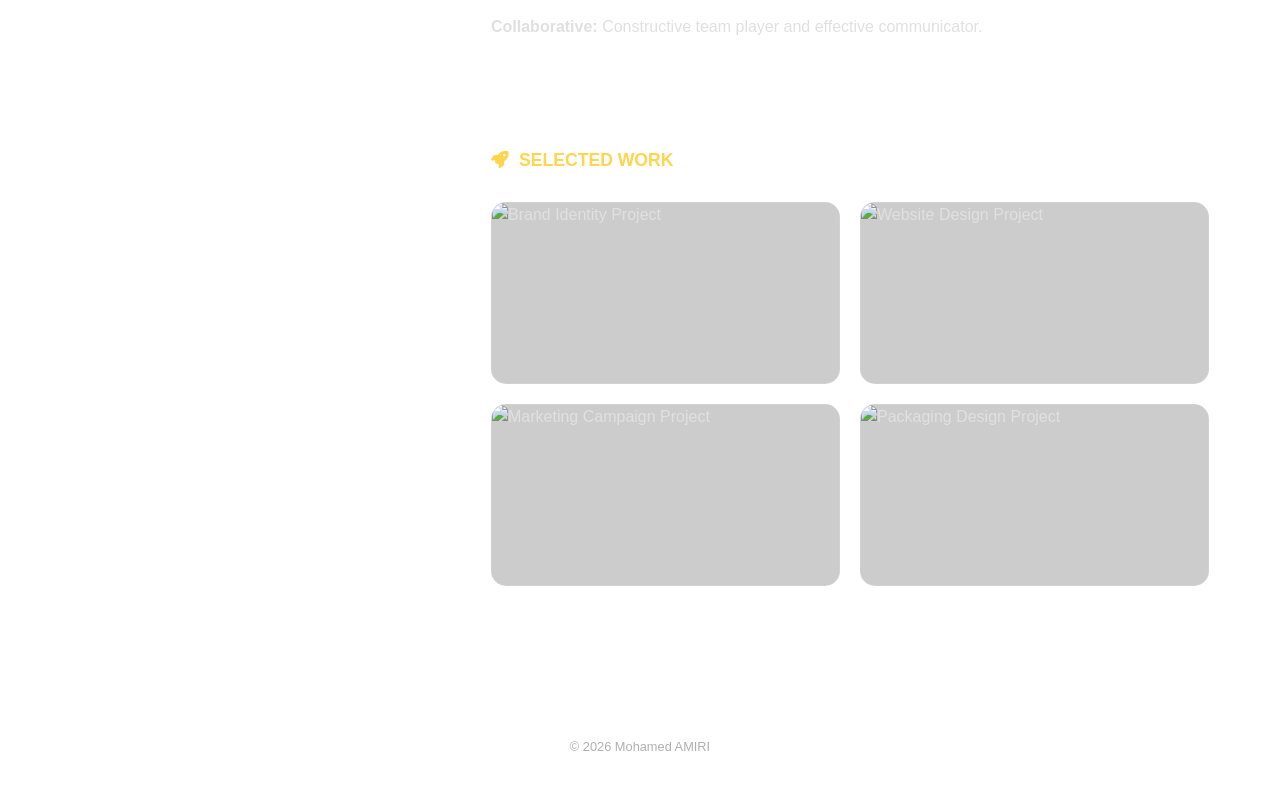
==== commit d39ebe1e: "Update index.html" ====
--- a/index.html
+++ b/index.html
@@ -142,44 +142,44 @@
 
         <!-- PROJECTS -->
         <div class="section">
-            <h3><i class="fas fa-rocket"></i> Selected Work</h3>
+    <h3><i class="fas fa-rocket"></i> Selected Work</h3>
 
-            <div class="gallery-grid">
+    <div class="gallery-grid">
 
-                <a href="projects/project1.html class="project-card">
-                    <img src="images/project1.jpg" alt="Brand Identity">
-                    <div class="project-info">
-                        <h4>Brand Identity</h4>
-                        <span>Logo • Branding • Social Media</span>
-                    </div>
-                </a>
+        <a href="projects/project1.html" class="project-card">
+            <img src="images/restaurant-branding.jpg" alt="Brand Identity Project">
+            <div class="project-info">
+                <h4>Brand Identity</h4>
+                <span>Logo • Branding • Social Media</span>
+            </div>
+        </a>
 
-                <a href="project2.html" class="project-card">
-                    <img src="../images/project2.jpg" alt="">
-                    <div class="project-info">
-                        <h4>Website Design</h4>
-                        <span>UI/UX • Figma • Responsive</span>
-                    </div>
-                </a>
+        <a href="projects/project2.html" class="project-card">
+            <img src="images/ecommerce-website.jpg" alt="Website Design Project">
+            <div class="project-info">
+                <h4>Website Design</h4>
+                <span>UI/UX • Figma • Responsive</span>
+            </div>
+        </a>
 
-                <a href="project3.html" class="project-card">
-                    <img src="../images/project3.jpg" alt="">
-                    <div class="project-info">
-                        <h4>Marketing Campaign</h4>
-                        <span>Ads • Visual Design</span>
-                    </div>
-                </a>
+        <a href="projects/project3.html" class="project-card">
+            <img src="images/social-campaign.jpg" alt="Marketing Campaign Project">
+            <div class="project-info">
+                <h4>Marketing Campaign</h4>
+                <span>Ads • Visual Design</span>
+            </div>
+        </a>
 
-                <a href="project4.html" class="project-card">
-                    <img src="../images/project4.jpg" alt="">
-                    <div class="project-info">
-                        <h4>Packaging Design</h4>
-                        <span>Print • Mockups</span>
-                    </div>
-                </a>
+        <a href="projects/project4.html" class="project-card">
+            <img src="images/packaging-design.jpg" alt="Packaging Design Project">
+            <div class="project-info">
+                <h4>Packaging Design</h4>
+                <span>Print • Mockups</span>
+            </div>
+        </a>
 
-            </div>
-        </div>
+    </div>
+</div>
 
     </main>
 </div>
